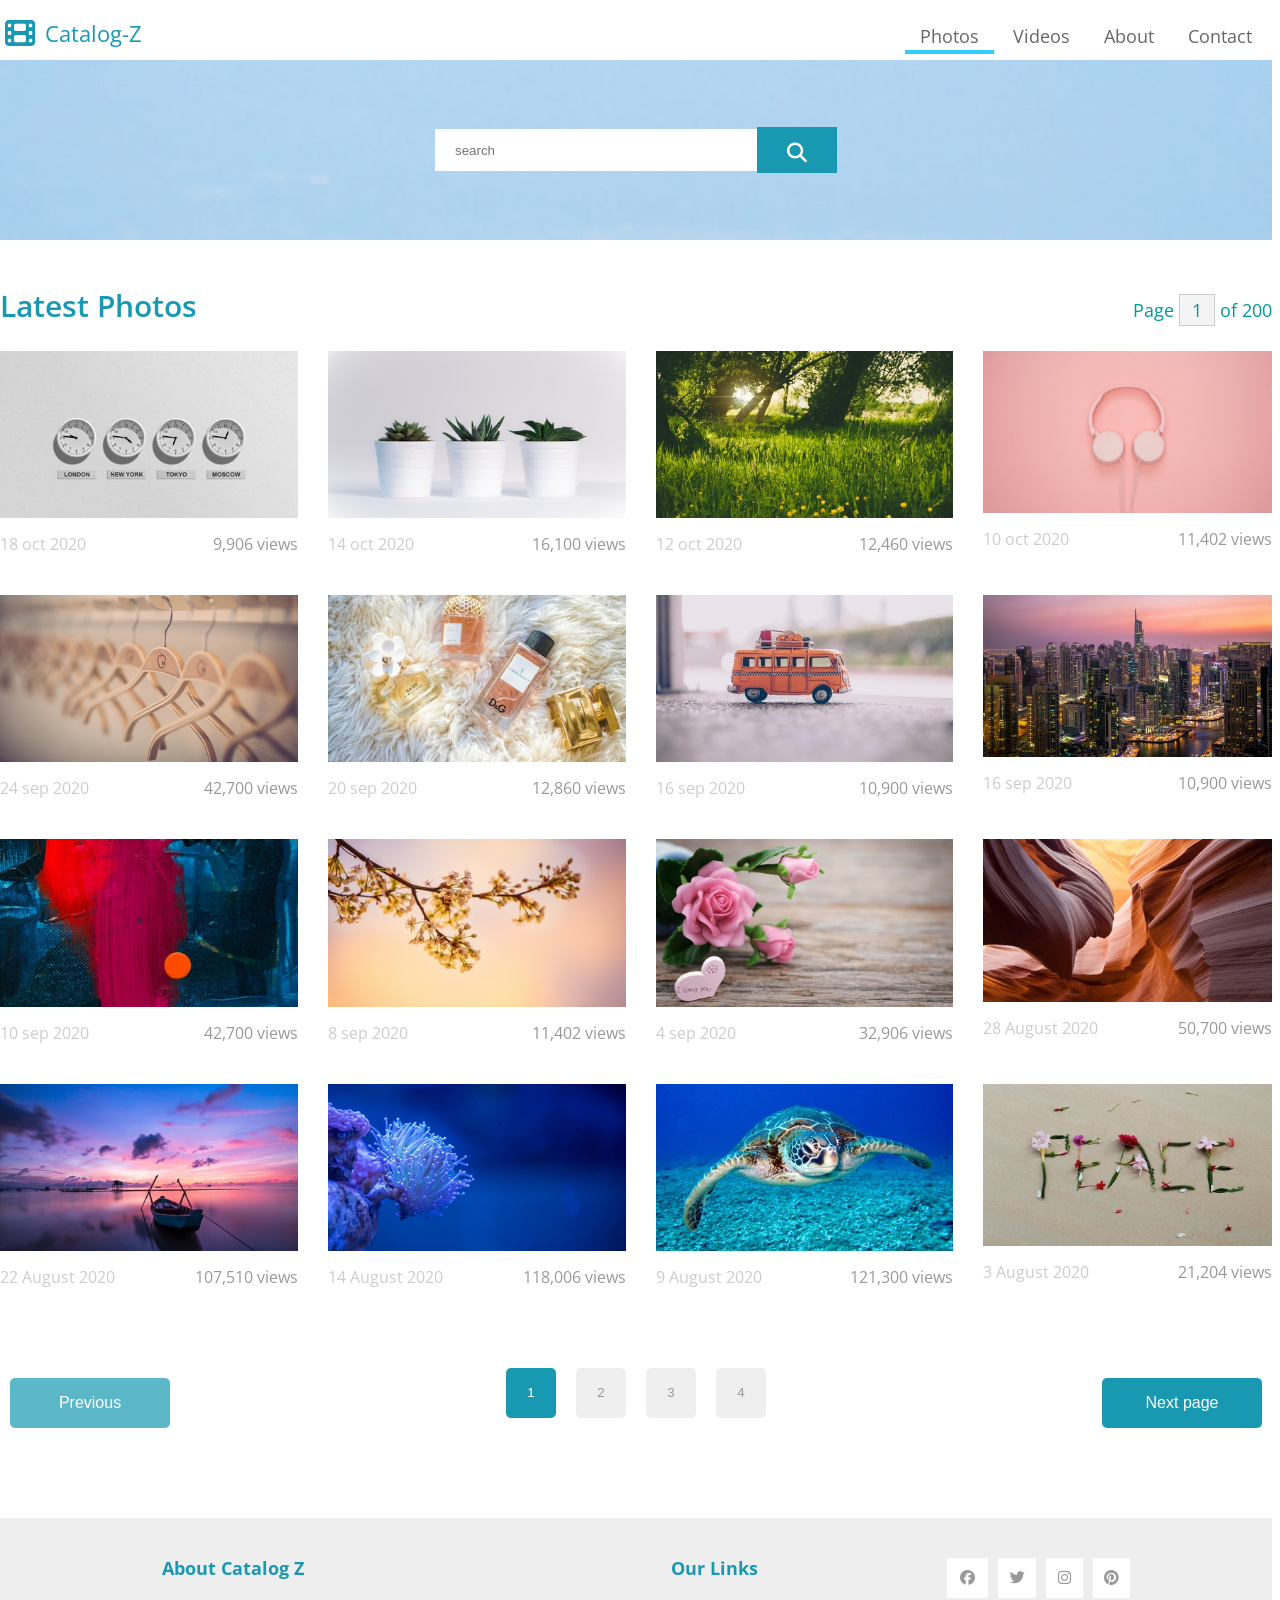
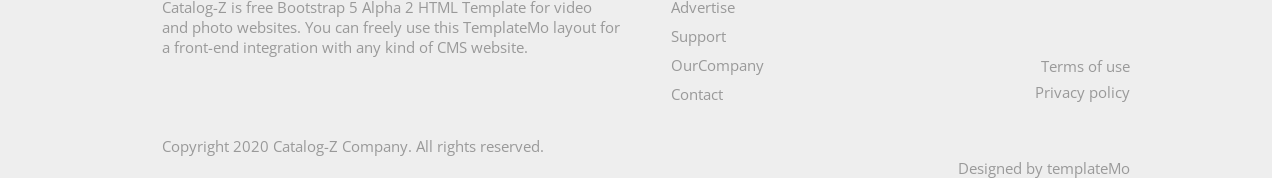
==== index.html @ b6569ff1 "Initial commit" ====
<!Doctype html>
<html>
	<head>
		<title>webpage</title>
		<link rel="stylesheet" href="sheet/style.css">
		<link rel="stylesheet" href="https://cdnjs.cloudflare.com/ajax/libs/font-awesome/6.7.2/css/all.min.css" integrity="sha512-..." crossorigin="anonymous" referrerpolicy="no-referrer" />
		
		<link rel="preconnect" href="https://fonts.googleapis.com">
<link rel="preconnect" href="https://fonts.gstatic.com" crossorigin>
<link href="https://fonts.googleapis.com/css2?family=Open+Sans:ital,wght@0,300..800;1,300..800&family=Saira+Extra+Condensed:wght@100;200;300;400;500;600;700;800;900&display=swap" rel="stylesheet">
		
		<style>
		section.banner-section {
			background-image: url(image/first.jpg);
			background-attachment:fixed;
			background-repeat:no-repeat;
			background-position: center;
			background-size:cover;
			height:180px;
			display:flex;
			flex-direction:row;
			justify-content:center;
			align-items:center;
		}
		</style>
	</head>
<body>
	<!--header-section-start-->
	
	<header>
	<div class="container">
		<div class="first">
		<div class="fir">
			<i class="fa-solid fa-film" class="icn"></i>
			<h1>Catalog-Z</h1>
		</div>
		<div class="lin">
		<ul>
			<li>
			<a href="#" class="sec">Photos</a>
			</li>
			<li>
			<a href="#" class="vdo">Videos</a>
			</li>
			<li>
			<a href="#" class="Abt">About</a>
			</li>
			<li>
			<a href="#" class="cont">Contact</a>
			</li>
		</ul>
		</div>
		</div>
		</div>
	</header>
	<!--header-section--end-->
		
		<!--main-section--start-->
		<section class="banner-section">
		<div class="container">
		<div>
			<form>
				<div class="banner">
					<input type="text"  type="search" placeholder="search">
					<a href="#" class="ban"><i class="fa-solid fa-magnifying-glass"></i></a>
				</div>
			</form>
		</div>
		</div>
		</section>
		
		<section>
		<div class="container">
		<div class="para10">
			<h2>Latest Photos</h2>
			<p class="para12">Page <span class="fourth">1</span> of 200</p>
		</div>
			<div class="third">
				<div>
					<div class="firstimg">
					<div class="fas">
					<img src="image/image1.jpg">
					</div>
					<div class="last">
						<span>18 oct 2020</span>
						<span class="six">9,906 views</span>
					</div>
					</div>
				</div>
				
				<div>
					<div class="firstimg">
					<div class="fas">
					<img src="image/image2.jpg">
					</div>
					<div class="last">
						<span>14 oct 2020</span>
						<span class="six">16,100 views</span>
					</div>
					</div>
				</div>
				

				<div>
					<div class="firstimg">
					<div class="fas">
					<img src="image/image3.jpg">
					</div>
					<div class="last">
						<span class="seven">12 oct 2020</span>
						<span class="six">12,460 views</span>
					</div>
					</div>
				</div>
				
				<div>
					<div class="firstimg">
					<div class="fas">
					<img src="image/image4.jpg">
					</div>
					<div class="last">
						<span class="seven">10 oct 2020</span>
						<span class="six">11,402 views</span>
					</div>
					</div>
				</div>
			
			
				<div>
					<div class="firstimg">
					<div class="fas">
					<img src="image/image5.jpg">
					</div>
					<div class="last">
						<span class="seven">24 sep 2020</span>
						<span class="six">42,700 views</span>
					</div>
					</div>
				</div>
				
				<div>
					<div class="firstimg">
					<div class="fas">
					<img src="image/image6.jpg">
					</div>
					<div class="last">
						<span class="seven">20 sep 2020</span>
						<span class="six">12,860 views</span>
					</div>
					</div>
				</div>
				
				<div>
					<div class="firstimg">
					<div class="fas">
					<img src="image/image7.jpg">
					</div>
					<div class="last">
						<span class="seven">16 sep 2020</span>
						<span class="six">10,900 views</span>
					</div>
					</div>
				</div>
				
				<div>
					<div class="firstimg">
					<div class="fas">
					<img src="image/image8.jpg">
					</div>
					<div class="last">
						<span class="seven">16 sep 2020</span>
						<span class="six">10,900 views</span>
					</div>
					</div>
				</div>
			
	
				<div>
					<div class="firstimg">
					<div class="fas">
					<img src="image/image9.jpg">
					</div>
					<div class="last">
						<span class="seven">10 sep 2020</span>
						<span class="six">42,700 views</span>
					</div>
					</div>
				</div>
				
				<div>
					<div class="firstimg">
					<div class="fas">
					<img src="image/image10.jpg">
					</div>
					<div class="last">
						<span class="seven">8 sep 2020</span>
						<span class="six">11,402 views</span>
					</div>
					</div>
				</div>
				
				<div>
					<div class="firstimg">
					<div class="fas">
					<img src="image/image11.jpg">
					</div>
					<div class="last">
						<span class="seven">4 sep 2020</span>
						<span class="six">32,906 views</span>
					</div>
					</div>
				</div>
				
				<div>
					<div class="firstimg">
					<div class="fas">
					<img src="image/image12.jpg">
					</div>
					<div class="last">
						<span class="seven">28 August 2020</span>
						<span class="six">50,700 views</span>
					</div>
					</div>
				</div>
				
				
				<div>
					<div class="firstimg">
					<div class="fas">
					<img src="image/image13.jpg">
					</div>
					<div class="last">
						<span class="seven">22 August 2020</span>
						<span class="six">107,510 views</span>
					</div>
					</div>
				</div>
				
				<div>
					<div class="firstimg">
					<div class="fas">
					<img src="image/image14.jpg">
					</div>
					<div class="last">
						<span class="seven">14 August 2020</span>
						<span class="six">118,006 views</span>
					</div>
					</div>
				</div>
				
				<div>
					<div class="firstimg">
					<div class="fas">
					<img src="image/image15.jpg">
					</div>
					<div class="last">
						<span class="seven">9 August 2020</span>
						<span class="six">121,300 views</span>
					</div>
					</div>
				</div>
				
				<div>
					<div class="firstimg">
					<div class="fas">
					<img src="image/image16.jpg">
					</div>
					<div class="last">
						<span class="seven">3 August 2020</span>
						<span class="six">21,204 views</span>
					</div>
				</div>
				</div>
			</div>
			
			</div>
		</section>
		
		<!--footer-section-start-->
		<footer>
		<div class="container">
			<div class="foot">
				<button class="btn7">Previous</button>
			<div class="btn2">
				<button class="btn3">1</button>
				<button class="btn1">2</button>
				<button class="btn1">3</button>
				<button class="btn1">4</button>
			</div>
				<button class="btn6">Next page</button>
			</div>
			
			<div class="foot-section">
				<div class="main-icon">
					<h3 class="head3">About Catalog Z</h3>
					<p class="para">Catalog-Z is free Bootstrap 5 Alpha 2 HTML Template for video and photo websites. You can freely use this TemplateMo layout for a front-end integration with any kind of CMS website.</p>
					<p class="para1">Copyright 2020 Catalog-Z Company. All rights reserved.</p>
				</div>
				
				<div class="main-icon">
					<h3 class="head3">Our Links</h3>
				<div class="foot-section2">
					<span class="para">Advertise</span>
					<span class="para">Support</span>
					<span class="para">OurCompany</span>
					<span class="para">Contact</span>
				</div>
				</div>
				
				<div class="main-icon">
					<div class="icon">
						<i class="fa-brands fa-facebook"></i>
						<i class="fa-brands fa-twitter"></i>
						<i class="fa-brands fa-instagram"></i>
						<i class="fa-brands fa-pinterest"></i>
					</div>
					<div class="paragraph">
						<span class="para15">Terms of use</span>
						<span class="para15">Privacy policy</span>
						<span class="para-first">Designed by templateMo</span>
					</div>
					
				</div>
			</div>
			</div>
			
		</footer>
		
</body>
</html>
---- sheet/style.css ----
body{
  font-family: "Open Sans", sans-serif;
		margin-left:0px;
	}
div.container {
    margin: 0 auto;
    width: 100%;
    max-width: 1323px;
}
	div.first{
		display:flex;
		flex-direction:row;
		justify-content:space-between;
		
	}
	div.fir{
		display:flex;
		flex-direction:row;
		padding:5px;
	}
	div.lin{
		display:flex;
		flex-direction:row;
		margin:5px;
		margin-top: 0px;
	}
		a {
    padding: 15px;
    color: rgb(33, 37, 41);
    font-size: 1.1rem;
    font-weight: 400;
    text-decoration: none;
	color:#666666;

		}
	i{
		margin-top:5px;
		color: rgb(24, 153, 177);
		font-size:30px;
}

	i.fa-magnifying-glass{
		color:white;
		font-size:20px;
		padding:8px;
	}
	h1{
		margin-top:5px;
		padding-left:10px;
        color: rgb(24, 153, 177);
		font-size:1.4rem;
		font-weight:400;
	}

	h2{
		padding-top:20px;
		color: rgb(24, 153, 177);
		font-family: "Open Sans", sans-serif;
		font-size:30px;
		font-weight:600;
	}
	header{
		height:52px;
	}
	
	img{width:100%;
	}
	btn{
		height:50px;
		width:150px;
		color:white;
		background-color:#009999;
		border:none;
	}
	input{
		height:40px;
		width:300px;
		border:none;
		padding-left:20px;
	}
	div.banner{
		display:flex;
		flex-direction:row;
		justify-content:center;
		align-items:center;
	}
	a.ban{
		background-color:rgb(24, 153, 177);
		height:16px;
		width:50px;
		display:flex;
		justify-content:center;
		align-items:center;
	}
	div.last{
		display:flex;
		flex-direction:row;
		justify-content:space-between;
		color: #ccc;
		margin-bottom:4rem;
		margin-top:10px;
		margin-bottom:40px;
	}
	div.third{
		display:grid;
		grid-template-columns:auto auto auto auto;
		column-gap:30px;
	}
		
	div.foot {
    display: flex;
    flex-direction: row;
    justify-content: space-between;
    padding-bottom: 40px;
    padding-top: 40px;
	}
 button.btn7 {
    background-color: rgb(24, 153, 177);
    color: white;
    border: none;
    height: 50px;
    width: 160px;
    margin: 10px;
	border-radius:5px;
	font-size:16px;
	opacity:0.7;
}
button.btn6 {background-color: rgb(24, 153, 177);
    color: white;
    border: none;
    height: 50px;
    width: 160px;
    margin: 10px;
	border-radius:5px;
	font-size:16px;
}
	button.btn1{
		width:50px;
		height:50px;
		color:#999;
		border:none;
		border-radius:5px;

	}
	button.btn3{
		width:50px;
		height:50px;
		background-color:rgb(24, 153, 177);
		border:none;
		border-radius:5px;
		color:white;
	}
	div.btn2{
		display:flex;
		flex-direction:row;
		gap:20px;
	}

	div.foot-section {
    display: grid;
    background-color: #EEEEEE;
    grid-template-columns: 40% 20% 20%;
    font-size: 15px;
    margin-top: 40px;
    justify-content: center;
}
	span.para{
		display:block;
		margin-bottom:5px;
	}
	div.icon{
		display:flex;
		flex-direction:row;
		gap:10px;
		margin-top:15px;
		padding-left:22px;
	}
	div.main-icon{
		padding-top:20px;
		margin-inline:15px;
		padding-left:20px;
	}
	i.fa-facebook{
   color: #999999;
	 background-color: #fff;
    font-size: 15px;
    display: flex;
    align-items: center;
    justify-content: center;
    width: 44px;
    height: 40px;
	}
		
	i.fa-twitter{
		color:#999999;
		background-color: #fff;
		font-size:15px;
		display: flex;
    align-items: center;
    justify-content: center;
    width: 42px;
    height: 40px;
	}
	i.fa-instagram{
		color:#999999;
		background-color: #fff;
		font-size:15px;
		display: flex;
    align-items: center;
    justify-content: center;
    width: 40px;
    height: 40px;
	}
	i.fa-pinterest{
		color:#999999;
		font-size:20px;
		background-color: #fff;
		font-size:15px;
		display: flex;
    align-items: center;
    justify-content: center;
    width: 40px;
    height: 40px;
	}
	
	div.lnk{
		padding:20px;
		padding-right:10px;
	}
	p.para{
		color:#999;
	}
	span.para{
		color:#999;
		padding-bottom:4px;
	}
		span.para-first {
    color: #999;
    padding-top: 40px;
    margin-top: 10px;
	}
	h3.head3{
		color:rgb(24, 153, 177);
		font-family: "Open Sans", sans-serif;
	}
	p.para1{
		color:#999;
		padding-top:4rem;
	}
	
		div.paragraph {
    padding-top: 40px;
    display: flex;
    flex-direction: column;
    column-gap: 25px;
    text-align: right;
    padding-top: 40px;
    margin-top: 18px;
	}
		a.sec {
    border-bottom: 4px solid #33CCFF;
    padding-bottom: 2px;
	}
	div.para10{
		display:flex;
		flex-direction:row;
		justify-content:space-between;
	}
	p.para5{
		padding-top:4rem;
		color: rgb(24, 153, 177);
		padding-right:10px;
		font-size:15px;
	}
	span.third1{
		width:50px;
		border:1px solid #CCCCCC;
		background: #f4f4f4;
		text-align: center;
	}
	p.para12{
		color:#009999;
		padding-top:40px;
		font-size:18px;
	}
	span.fourth {
    width: 40px;
    border: 1px solid #CCCCCC;
    background: #f4f4f4;
    text-align: center;
    padding: 3px 12px 3px 12px;
}
	span.para15{
		color:#999;
		padding-left:40px;
		padding-bottom:6px;
	}
	div.fifth{
	padding-top:40px;
	margin-top:20px;
	padding-right:10px;
	}
	span.seven{
		color:#ccc;
	}
	span.six{
		color:#999;
	}
	li{
		list-style-type:none;
		display:inline;
	}
	a:hover {
    color: #33CCFF;
}
	a.vdo:hover{
		border-bottom:4px solid #FF6666;
		padding-bottom:2px;
	}
	a.Abt:hover{
		border-bottom:4px solid #009999;
		padding-bottom:2px;
	}
	a.cont:hover{
		border-bottom:4px solid #CC66CC;
		padding-bottom:2px;
	}
	button.btn1:hover{
		background-color: rgb(24, 153, 177);
		color:white;
	}
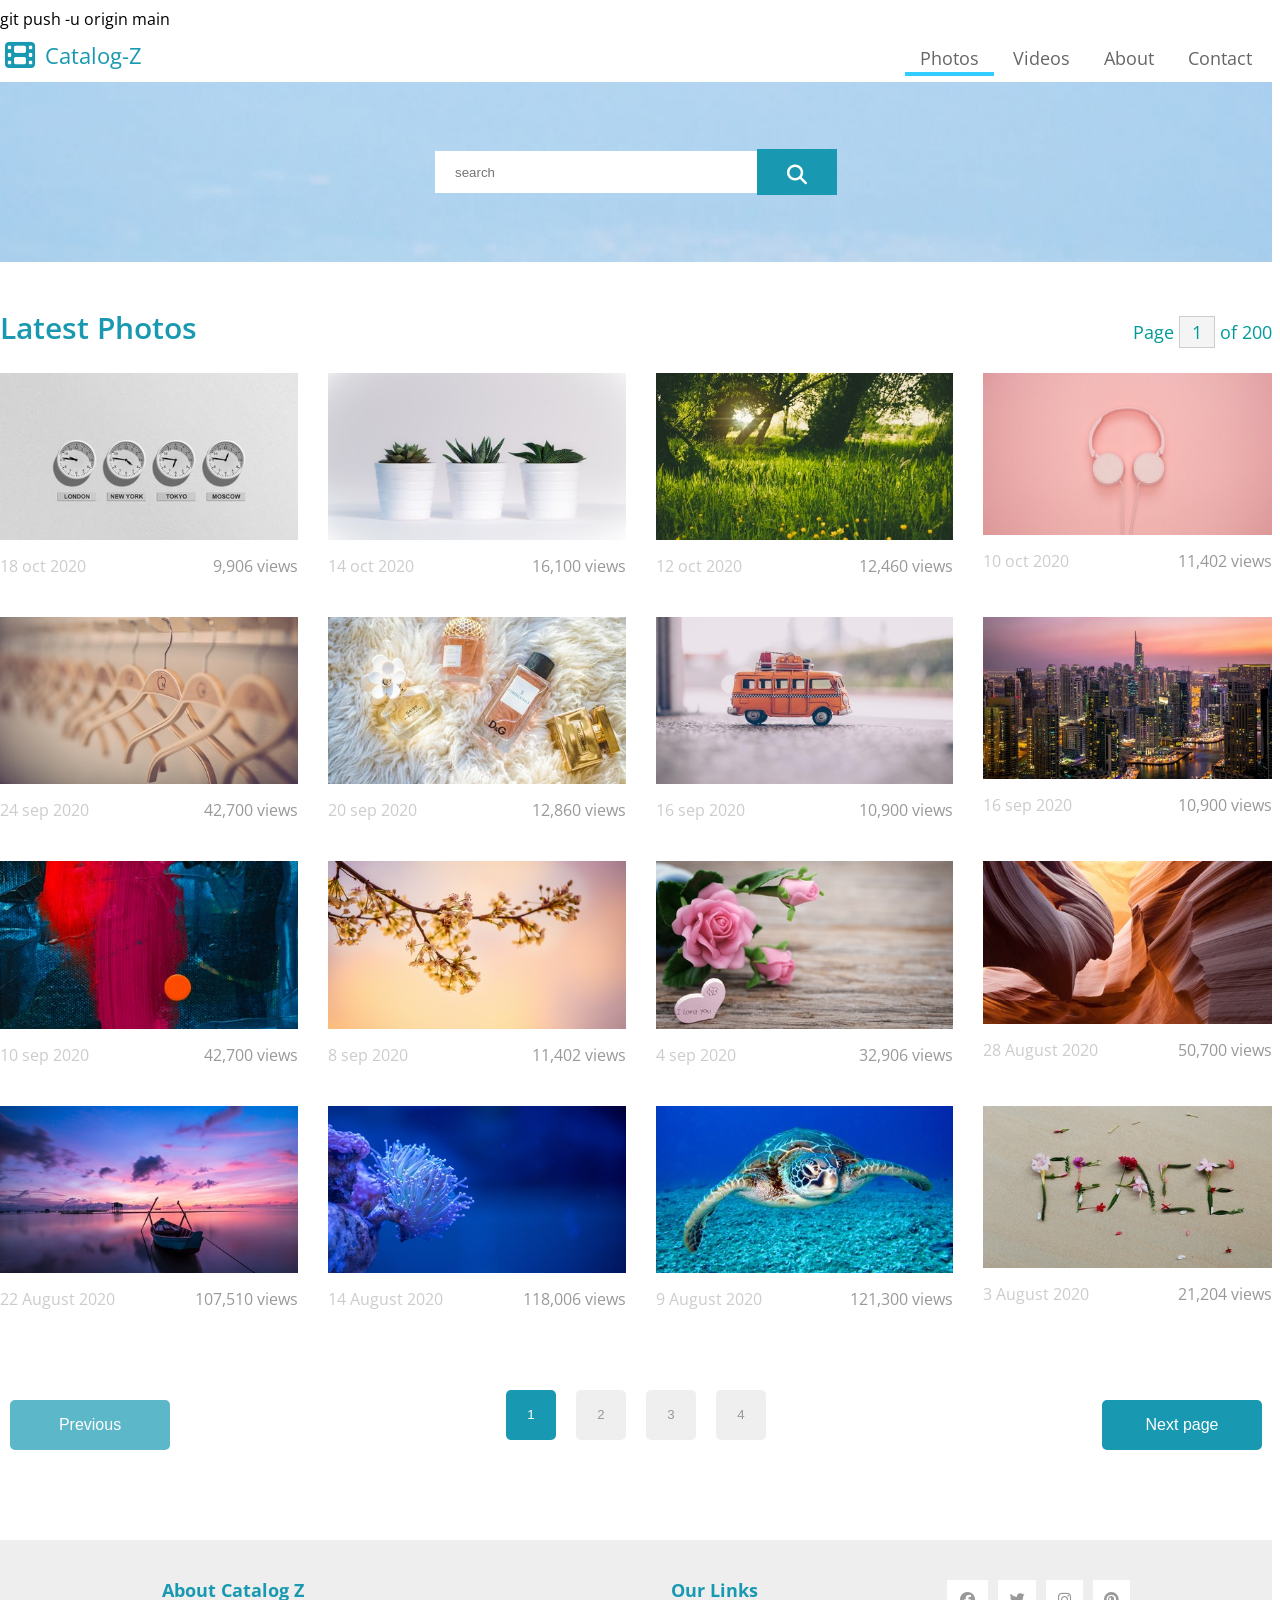
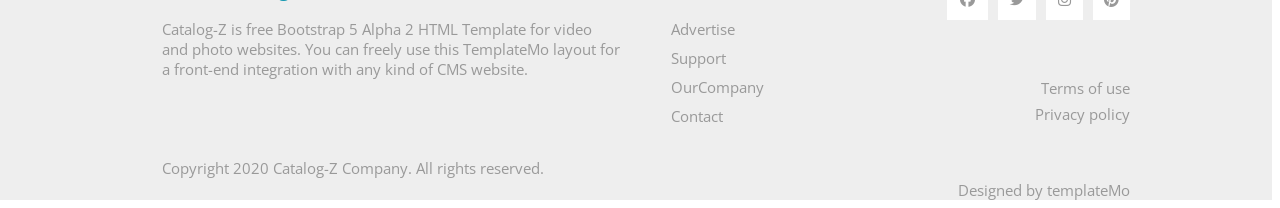
==== commit 761889bd: "Uploading my file" ====
--- a/index.html
+++ b/index.html
@@ -1,6 +1,7 @@
 <!Doctype html>
 <html>
-	<head>
+	<head>git push -u origin main
+
 		<title>webpage</title>
 		<link rel="stylesheet" href="sheet/style.css">
 		<link rel="stylesheet" href="https://cdnjs.cloudflare.com/ajax/libs/font-awesome/6.7.2/css/all.min.css" integrity="sha512-..." crossorigin="anonymous" referrerpolicy="no-referrer" />
@@ -323,7 +324,6 @@
 				</div>
 			</div>
 			</div>
-			
 		</footer>
 		
 </body>
